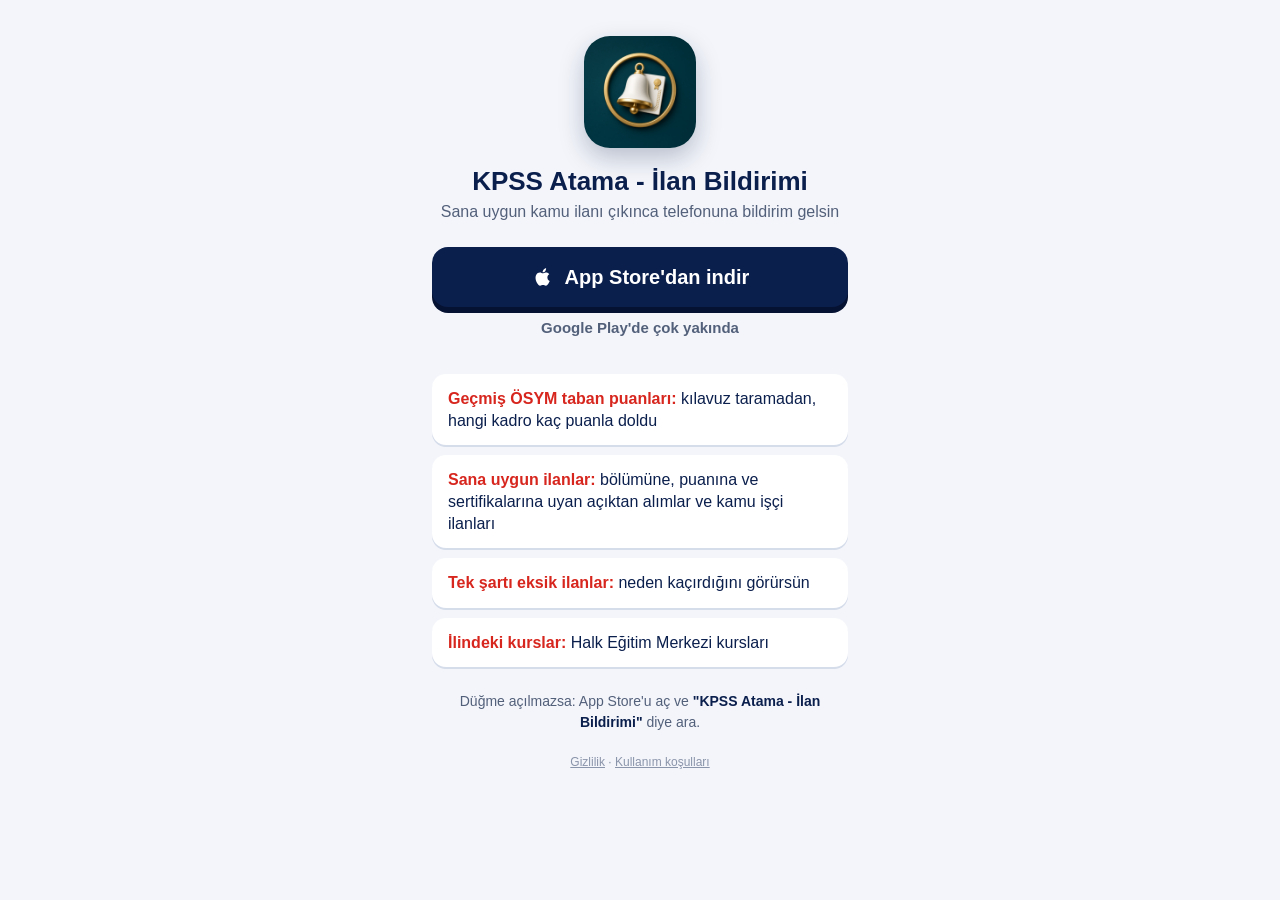
==== indir/index.html @ 62f4e07b "TikTok için uygulama indirme sayfası (/indir/) Co-Authored-By: Claude Opus 5.5 <noreply@anthropic.co" ====
<!doctype html>
<html lang="tr">
<head>
<meta charset="utf-8">
<meta name="viewport" content="width=device-width, initial-scale=1">
<title>KPSS Atama - İlan Bildirimi | İndir</title>
<meta name="description" content="Puanına, bölümüne ve sertifikalarına uygun kamu ilanı çıkınca bildirim al. App Store'dan indir.">
<meta property="og:title" content="KPSS Atama - İlan Bildirimi">
<meta property="og:description" content="Sana uygun kamu ilanı çıkınca telefonuna bildirim gelsin.">
<meta property="og:image" content="https://mertglbyz.github.io/KPSS_Atama_Support/indir/icon.png">
<link rel="icon" href="icon.png">
<style>
*{margin:0;padding:0;box-sizing:border-box}
body{font-family:-apple-system,BlinkMacSystemFont,'Segoe UI',Roboto,sans-serif;background:#F3F5FA;color:#0B1F4D;min-height:100vh;display:flex;justify-content:center}
main{width:100%;max-width:460px;padding:36px 22px 28px;display:flex;flex-direction:column;align-items:center;text-align:center}
img{width:112px;height:112px;border-radius:26px;box-shadow:0 10px 24px rgba(11,31,77,.25)}
h1{font-size:26px;font-weight:800;margin-top:18px;line-height:1.2}
.tag{font-size:16px;color:#53607A;margin-top:6px}
.btn{display:flex;align-items:center;justify-content:center;gap:10px;width:100%;margin-top:26px;background:#0B1F4D;color:#fff;text-decoration:none;
 font-size:20px;font-weight:800;padding:18px;border-radius:16px;box-shadow:0 6px 0 #061232}
.btn:active{transform:translateY(3px);box-shadow:0 3px 0 #061232}
.btn svg{width:24px;height:24px;fill:#fff}
.soon{margin-top:12px;font-size:15px;color:#53607A;font-weight:600}
ul{list-style:none;width:100%;margin-top:28px;text-align:left}
li{background:#fff;border-radius:14px;padding:14px 16px;margin-top:10px;font-size:16px;line-height:1.35;box-shadow:0 2px 0 #D5DCEA}
li b{color:#D7261E}
.help{margin-top:24px;font-size:14px;color:#53607A;line-height:1.5}
.help b{color:#0B1F4D}
footer{margin-top:22px;font-size:12px;color:#8A94AA}
footer a{color:#8A94AA}
</style>
</head>
<body>
<main>
  <img src="icon.png" alt="">
  <h1>KPSS Atama - İlan Bildirimi</h1>
  <p class="tag">Sana uygun kamu ilanı çıkınca telefonuna bildirim gelsin</p>

  <a class="btn" href="https://apps.apple.com/tr/app/id6826869832">
    <svg viewBox="0 0 24 24" aria-hidden="true"><path d="M16.37 12.6c-.02-2.2 1.8-3.26 1.88-3.31-1.03-1.5-2.62-1.7-3.18-1.73-1.35-.14-2.64.8-3.33.8-.69 0-1.74-.78-2.86-.76-1.47.02-2.83.86-3.59 2.17-1.53 2.66-.39 6.6 1.1 8.75.73 1.05 1.6 2.24 2.73 2.2 1.1-.05 1.51-.71 2.84-.71 1.32 0 1.7.71 2.86.69 1.18-.02 1.93-1.07 2.65-2.13.84-1.22 1.18-2.4 1.2-2.46-.03-.01-2.3-.88-2.32-3.51zM14.2 6.13c.6-.73 1.01-1.75.9-2.76-.87.04-1.92.58-2.54 1.31-.56.64-1.05 1.68-.92 2.67.97.08 1.96-.49 2.56-1.22z"/></svg>
    App Store'dan indir
  </a>
  <p class="soon">Google Play'de çok yakında</p>

  <ul>
    <li><b>Geçmiş ÖSYM taban puanları:</b> kılavuz taramadan, hangi kadro kaç puanla doldu</li>
    <li><b>Sana uygun ilanlar:</b> bölümüne, puanına ve sertifikalarına uyan açıktan alımlar ve kamu işçi ilanları</li>
    <li><b>Tek şartı eksik ilanlar:</b> neden kaçırdığını görürsün</li>
    <li><b>İlindeki kurslar:</b> Halk Eğitim Merkezi kursları</li>
  </ul>

  <p class="help">Düğme açılmazsa: App Store'u aç ve <b>"KPSS Atama - İlan Bildirimi"</b> diye ara.</p>
  <footer><a href="../privacy-policy/">Gizlilik</a> · <a href="../terms/">Kullanım koşulları</a></footer>
</main>
</body>
</html>
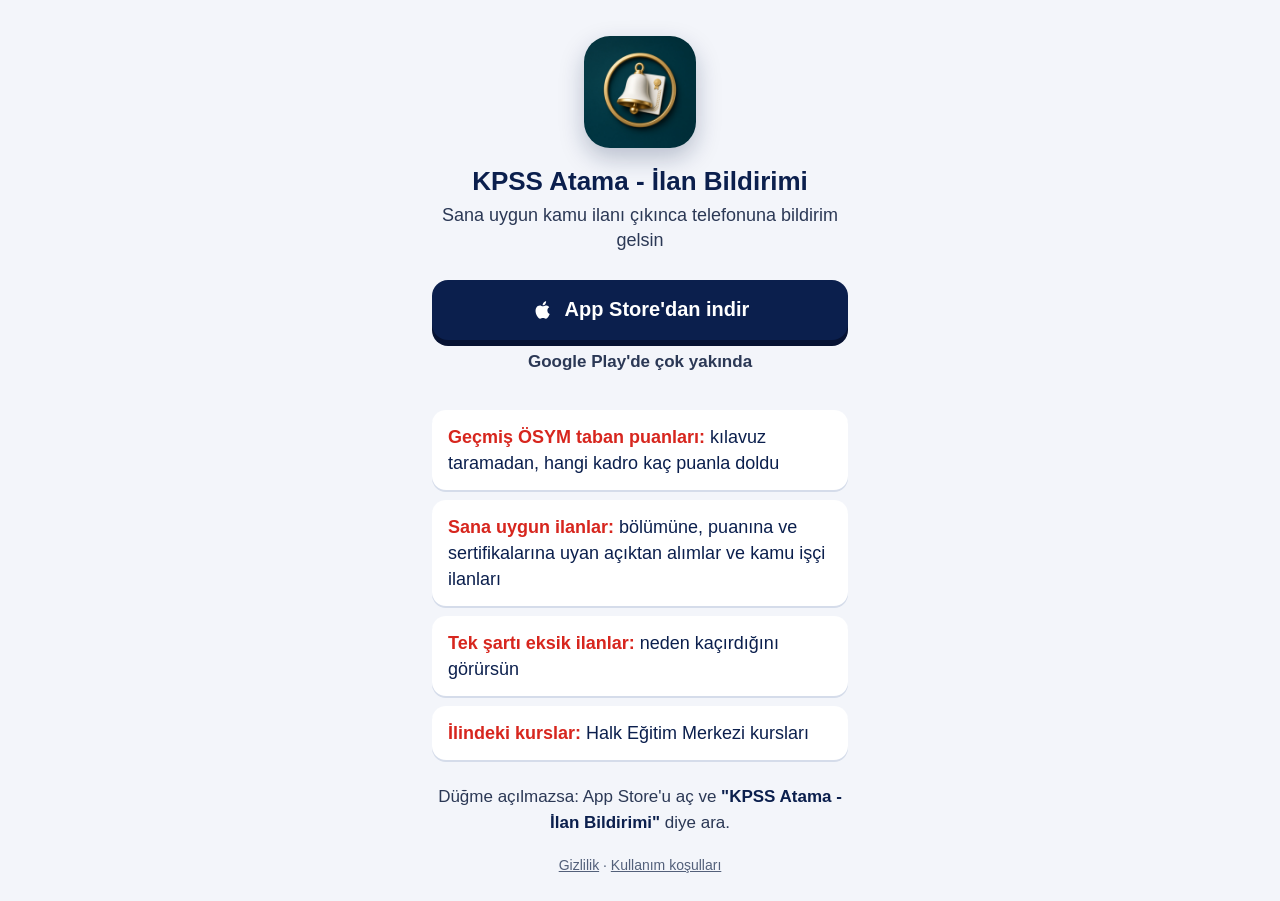
==== commit 128ae2c8: "İndirme sayfası: TikTok içinden açanlara yönlendirme, kopyalama düğmeleri, Android notu, büyük yazıl" ====
--- a/indir/index.html
+++ b/indir/index.html
@@ -26,8 +26,32 @@
 li b{color:#D7261E}
 .help{margin-top:24px;font-size:14px;color:#53607A;line-height:1.5}
 .help b{color:#0B1F4D}
+.tt{display:none;width:100%;margin-top:22px;background:#FFF7D6;border:3px solid #D97706;border-radius:18px;padding:18px 16px;text-align:left}
+.tt h2{font-size:19px;font-weight:800;line-height:1.3;text-align:center}
+.tt ol{margin:12px 0 0 0;list-style:none}.tt ol li{background:#fff;font-size:17px;font-weight:600;margin-top:10px;box-shadow:none}
+.copy{display:block;width:100%;margin-top:12px;border:0;border-radius:14px;padding:15px;font-family:inherit;font-size:17px;font-weight:800;line-height:1.3;background:#0B1F4D;color:#fff}
+.copy.alt{background:#fff;color:#0B1F4D;border:2px solid #0B1F4D}
+.tt p{font-size:14px;color:#53607A;margin-top:12px;text-align:center;line-height:1.45}
+.is-tt .tt{display:block}.is-tt .help{display:none}
+.is-android .btn,.is-android .tt,.is-android .help{display:none}.is-android .soon{font-size:18px;color:#B45309;margin-top:26px}
 footer{margin-top:22px;font-size:12px;color:#8A94AA}
 footer a{color:#8A94AA}
+
+/* okunurluk */
+.tag{font-size:18px;color:#2B3855;font-weight:500;line-height:1.4}
+.soon{font-size:17px;color:#2B3855}
+li{font-size:18px;line-height:1.45;color:#0B1F4D}
+.help{font-size:17px;color:#2B3855}
+footer,footer a{font-size:14px;color:#53607A}
+.tt{border-width:4px;padding:22px 16px}
+.tt h2{font-size:23px;line-height:1.3}
+.tt ol{margin-top:16px}
+.tt ol li{display:flex;gap:14px;align-items:center;font-size:20px;line-height:1.35;padding:16px 14px;margin-top:12px}
+.tt ol li i{flex:none;width:44px;height:44px;border-radius:50%;background:#D7261E;color:#fff;font-style:normal;font-size:24px;font-weight:800;display:flex;align-items:center;justify-content:center}
+.tt ol li b{color:#D7261E}
+.copy{font-size:18px;padding:17px 12px;margin-top:14px}
+.tt p{font-size:17px}
+.or{font-size:17px;font-weight:800;color:#2B3855;margin-top:18px;text-align:center}
 </style>
 </head>
 <body>
@@ -35,6 +59,19 @@
   <img src="icon.png" alt="">
   <h1>KPSS Atama - İlan Bildirimi</h1>
   <p class="tag">Sana uygun kamu ilanı çıkınca telefonuna bildirim gelsin</p>
+
+  <section class="tt">
+    <h2>TikTok buradan App Store'u açmıyor.<br>İndirmek için:</h2>
+    <ol>
+      <li><i>1</i><span>Sağ üstteki <b>⋯</b> ya da paylaş simgesine dokun</span></li>
+      <li><i>2</i><span><b>"Tarayıcıda aç"</b> seçeneğine dokun</span></li>
+      <li><i>3</i><span>Açılan sayfada <b>App Store'dan indir</b> düğmesine bas</span></li>
+    </ol>
+    <p class="or">Menüyü bulamazsan:</p>
+    <button class="copy" data-copy="KPSS Atama - İlan Bildirimi">Uygulamanın adını kopyala</button>
+    <p>Sonra App Store'u aç, arama kutusuna yapıştır.</p>
+    <button class="copy alt" data-copy="https://apps.apple.com/tr/app/id6826869832">Bağlantıyı kopyala</button>
+  </section>
 
   <a class="btn" href="https://apps.apple.com/tr/app/id6826869832">
     <svg viewBox="0 0 24 24" aria-hidden="true"><path d="M16.37 12.6c-.02-2.2 1.8-3.26 1.88-3.31-1.03-1.5-2.62-1.7-3.18-1.73-1.35-.14-2.64.8-3.33.8-.69 0-1.74-.78-2.86-.76-1.47.02-2.83.86-3.59 2.17-1.53 2.66-.39 6.6 1.1 8.75.73 1.05 1.6 2.24 2.73 2.2 1.1-.05 1.51-.71 2.84-.71 1.32 0 1.7.71 2.86.69 1.18-.02 1.93-1.07 2.65-2.13.84-1.22 1.18-2.4 1.2-2.46-.03-.01-2.3-.88-2.32-3.51zM14.2 6.13c.6-.73 1.01-1.75.9-2.76-.87.04-1.92.58-2.54 1.31-.56.64-1.05 1.68-.92 2.67.97.08 1.96-.49 2.56-1.22z"/></svg>
@@ -52,5 +89,34 @@
   <p class="help">Düğme açılmazsa: App Store'u aç ve <b>"KPSS Atama - İlan Bildirimi"</b> diye ara.</p>
   <footer><a href="../privacy-policy/">Gizlilik</a> · <a href="../terms/">Kullanım koşulları</a></footer>
 </main>
+<script>
+(function () {
+  var ua = navigator.userAgent || '';
+  var root = document.documentElement;
+  if (/android/i.test(ua)) {
+    root.classList.add('is-android');
+    document.querySelector(".soon").textContent = "Android sürümü henüz yayında değil. Çok yakında Google Play’de.";
+  } else if (/musical_ly|bytedance|tiktok|trill/i.test(ua)) {
+    root.classList.add('is-tt');
+  }
+  function fallback(text) {
+    var t = document.createElement('textarea');
+    t.value = text; t.setAttribute('readonly', ''); t.style.position = 'fixed'; t.style.opacity = '0';
+    document.body.appendChild(t); t.select(); t.setSelectionRange(0, text.length);
+    var ok = false; try { ok = document.execCommand('copy'); } catch (e) {}
+    document.body.removeChild(t); return ok;
+  }
+  Array.prototype.forEach.call(document.querySelectorAll('.copy'), function (b) {
+    var label = b.textContent;
+    b.addEventListener('click', function () {
+      var text = b.getAttribute('data-copy');
+      function done(ok) { b.textContent = ok ? 'Kopyalandı ✓' : text; setTimeout(function () { b.textContent = label; }, ok ? 2500 : 8000); }
+      if (navigator.clipboard && navigator.clipboard.writeText) {
+        navigator.clipboard.writeText(text).then(function () { done(true); }, function () { done(fallback(text)); });
+      } else { done(fallback(text)); }
+    });
+  });
+})();
+</script>
 </body>
 </html>
